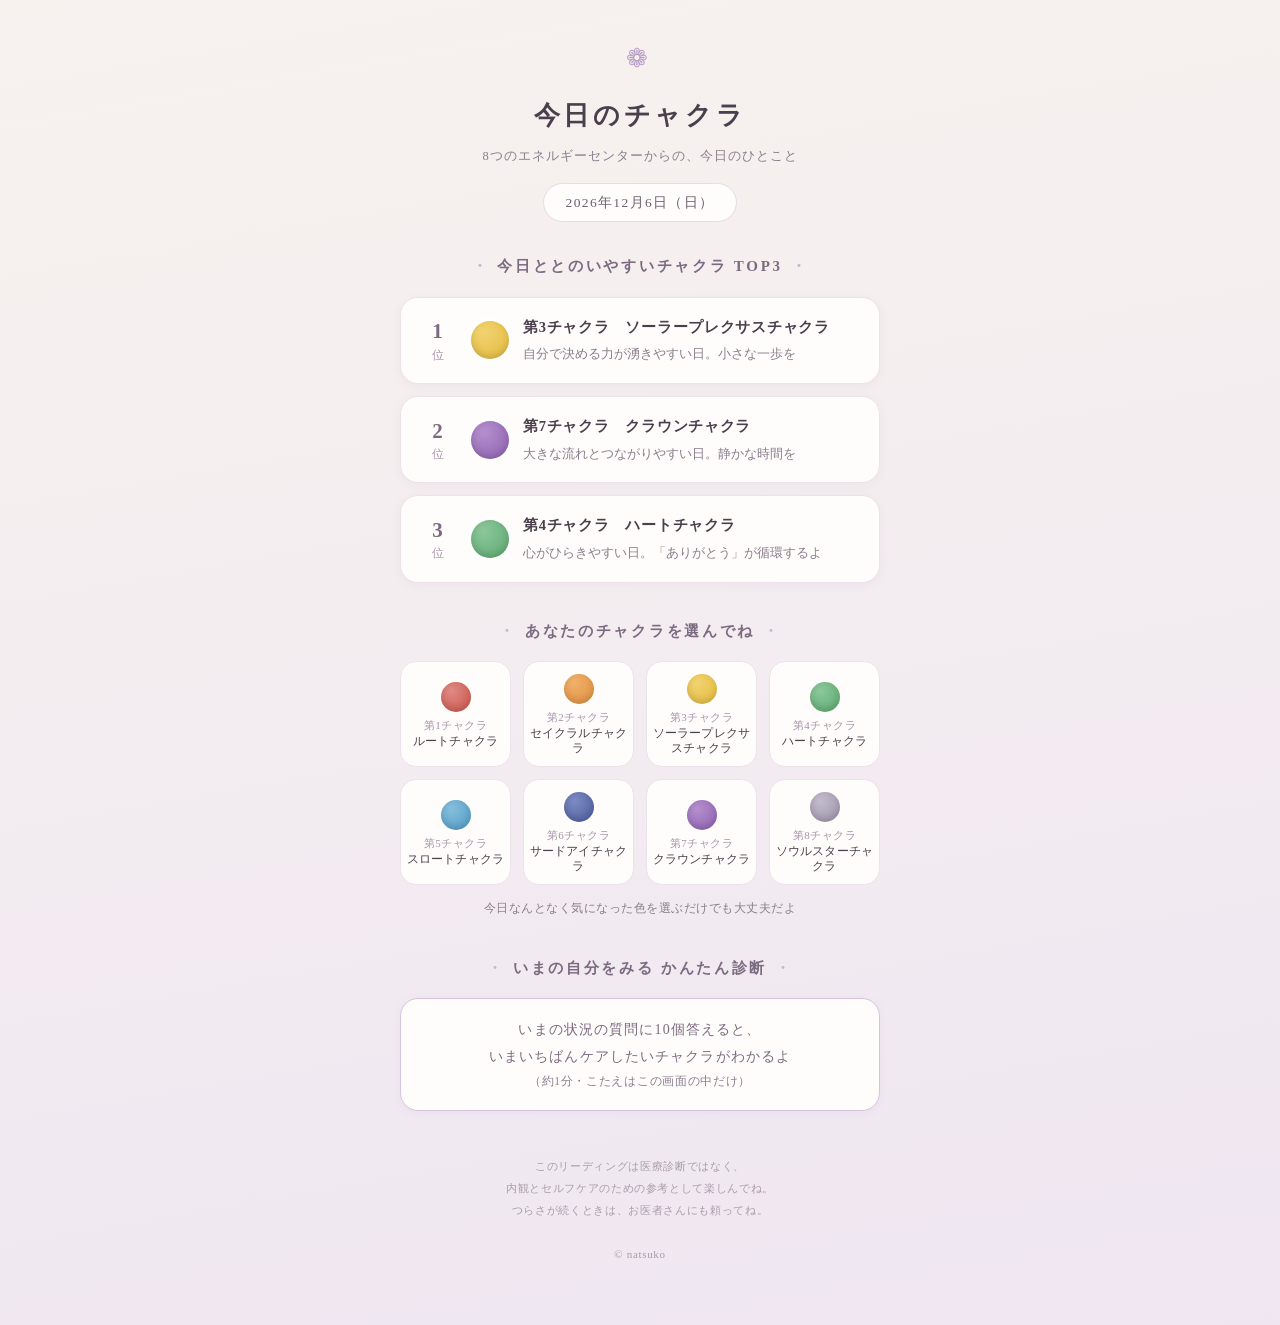
==== index.html @ 9a71637f "今日のチャクラ アプリ 初回公開 Co-Authored-By: Claude Fable 5 <noreply@anthropic.com>" ====
<!doctype html>
<html lang="ja">
<head>
<meta charset="utf-8">
<meta name="viewport" content="width=device-width, initial-scale=1">
<title>今日のチャクラ｜8つのエネルギーからの今日のひとこと</title>
<meta name="description" content="8つのチャクラから届く、今日のひとこと。やさしい全肯定のチャクラだより。">
<style>
  :root{
    --bg1:#f7f2ee; --bg2:#efe6f2;
    --ink:#4a3f4c; --ink-soft:#8a7d8d;
    --card:#fffdfb; --line:#e8dde4;
  }
  *{margin:0;padding:0;box-sizing:border-box;}
  body{
    font-family:"Hiragino Mincho ProN","Yu Mincho","BIZ UDMincho",serif;
    background:linear-gradient(170deg,var(--bg1) 0%,var(--bg2) 100%);
    color:var(--ink); min-height:100vh; line-height:1.9;
    -webkit-font-smoothing:antialiased;
  }
  .wrap{max-width:520px;margin:0 auto;padding:34px 20px 60px;}

  /* ---- header ---- */
  header{text-align:center;margin-bottom:30px;}
  .lotus{font-size:26px;letter-spacing:6px;color:#b79cc6;}
  h1{font-size:26px;font-weight:600;letter-spacing:.14em;margin:8px 0 4px;}
  .subtitle{font-size:12.5px;color:var(--ink-soft);letter-spacing:.08em;}
  .today{margin-top:14px;display:inline-block;background:var(--card);
    border:1px solid #e6dbe8;border-radius:999px;padding:6px 22px;
    font-size:13.5px;letter-spacing:.1em;color:#6d5f70;}

  /* ---- section ---- */
  section{margin-bottom:34px;}
  .sec-title{font-size:15px;letter-spacing:.18em;text-align:center;color:#7c6a80;margin-bottom:16px;}
  .sec-title::before,.sec-title::after{content:"・";color:#c9b6d3;margin:0 8px;}

  /* ---- ranking ---- */
  .rank-card{background:var(--card);border:1px solid #eee2ea;border-radius:18px;
    padding:16px 18px;margin-bottom:12px;display:flex;align-items:center;gap:14px;
    box-shadow:0 2px 10px rgba(120,90,130,.06);}
  .rank-no{font-size:12px;color:#a793ab;letter-spacing:.08em;min-width:38px;text-align:center;line-height:1.4;}
  .rank-no strong{display:block;font-size:21px;color:#7c6a80;}
  .rank-dot{width:38px;height:38px;border-radius:50%;flex-shrink:0;
    box-shadow:inset 0 -3px 6px rgba(0,0,0,.12), 0 0 0 4px rgba(255,255,255,.7);}
  .rank-body{flex:1;}
  .rank-name{font-size:14.5px;font-weight:600;letter-spacing:.05em;}
  .rank-text{font-size:12.5px;color:var(--ink-soft);margin-top:2px;}

  /* ---- chakra chips ---- */
  .chips{display:grid;grid-template-columns:repeat(4,1fr);gap:12px;}
  .chip{background:var(--card);border:1px solid #eee2ea;border-radius:16px;
    padding:12px 4px 10px;text-align:center;cursor:pointer;transition:.2s;
    font-family:inherit;}
  .chip:hover{transform:translateY(-2px);box-shadow:0 4px 14px rgba(120,90,130,.12);}
  .chip.active{border-color:#c9a9d6;box-shadow:0 4px 14px rgba(150,100,170,.18);}
  .chip .c-dot{width:30px;height:30px;border-radius:50%;margin:0 auto 6px;
    box-shadow:inset 0 -3px 6px rgba(0,0,0,.12);}
  .chip .c-num{font-size:11px;color:#a793ab;letter-spacing:.05em;}
  .chip .c-name{font-size:11.5px;color:var(--ink);margin-top:1px;letter-spacing:.02em;}
  .chip .c-my{font-size:10px;color:#c98bb0;display:none;}
  .chip.is-my .c-my{display:block;}
  .hint{font-size:12px;color:var(--ink-soft);text-align:center;margin-top:12px;letter-spacing:.04em;}

  /* ---- detail ---- */
  #detail{display:none;}
  .d-card{background:var(--card);border-radius:22px;overflow:hidden;
    border:1px solid #eee2ea;box-shadow:0 6px 24px rgba(120,90,130,.10);}
  .d-head{padding:26px 24px 20px;text-align:center;color:#fff;position:relative;}
  .d-head .d-alias{font-size:11.5px;opacity:.9;letter-spacing:.14em;}
  .d-head h2{font-size:22px;font-weight:600;letter-spacing:.1em;margin:4px 0 2px;}
  .d-head .d-sanskrit{font-size:12px;opacity:.85;letter-spacing:.1em;}
  .d-head .d-place{display:inline-block;margin-top:10px;font-size:11.5px;
    background:rgba(255,255,255,.22);border-radius:999px;padding:3px 14px;letter-spacing:.06em;}
  .d-body{padding:24px 22px 26px;}
  .d-keywords{text-align:center;font-size:12px;color:var(--ink-soft);letter-spacing:.1em;margin-bottom:18px;}
  .d-msg-label{font-size:12.5px;letter-spacing:.16em;color:#a084a8;text-align:center;margin-bottom:10px;}
  .d-msg{font-size:15.5px;line-height:2.15;background:#faf6f2;border-radius:14px;
    padding:18px 18px;letter-spacing:.02em;}
  .d-sub{margin-top:22px;}
  .d-sub h3{font-size:13px;letter-spacing:.14em;color:#7c6a80;margin-bottom:10px;text-align:center;}
  .sign-cols{display:grid;grid-template-columns:1fr 1fr;gap:10px;font-size:12px;}
  .sign-box{background:#faf6f2;border-radius:12px;padding:12px 12px;}
  .sign-box b{display:block;font-size:11.5px;color:#a084a8;margin-bottom:6px;letter-spacing:.08em;font-weight:600;}
  .sign-box ul{list-style:none;}
  .sign-box li{padding-left:1em;text-indent:-1em;color:#6d5f70;line-height:1.8;}
  .sign-box li::before{content:"・";color:#c9b6d3;}
  .care-grid{display:grid;grid-template-columns:1fr 1fr;gap:10px;}
  .care{background:#faf6f2;border-radius:12px;padding:12px 12px;font-size:12px;}
  .care b{display:block;font-size:11.5px;color:#a084a8;letter-spacing:.06em;margin-bottom:4px;font-weight:600;}
  .care span{color:#6d5f70;line-height:1.75;display:block;}
  .my-btn{display:block;width:100%;margin-top:22px;background:none;
    border:1px solid #d7c3de;color:#8b6f94;border-radius:999px;padding:11px;
    font-size:13px;letter-spacing:.12em;cursor:pointer;font-family:inherit;transition:.2s;}
  .my-btn:hover{background:#f4ecf6;}
  .my-btn.registered{border-color:#c98bb0;color:#c06a9c;}

  footer{margin-top:44px;text-align:center;font-size:11px;color:#a99cab;
    letter-spacing:.06em;line-height:2;}

  /* ---- diagnosis ---- */
  .diag-open-btn{display:block;width:100%;background:var(--card);
    border:1px solid #d7c3de;color:#7c6a80;border-radius:18px;padding:18px 16px;
    font-size:14px;letter-spacing:.08em;cursor:pointer;font-family:inherit;
    transition:.2s;line-height:1.9;box-shadow:0 2px 10px rgba(120,90,130,.06);}
  .diag-open-btn:hover{transform:translateY(-2px);box-shadow:0 4px 14px rgba(120,90,130,.14);}
  .diag-open-btn small{display:block;font-size:11.5px;color:var(--ink-soft);letter-spacing:.06em;}
  #diagBody{display:none;}
  .q-card{background:var(--card);border:1px solid #eee2ea;border-radius:16px;
    padding:14px 16px;margin-bottom:10px;}
  .q-text{font-size:13.5px;line-height:1.9;letter-spacing:.02em;}
  .q-text b{color:#a084a8;font-weight:600;font-size:11.5px;margin-right:8px;}
  .q-opts{display:grid;grid-template-columns:1fr 1fr 1fr;gap:8px;margin-top:10px;}
  .q-opts button{background:#faf6f2;border:1px solid #eee2ea;border-radius:999px;
    padding:8px 4px;font-size:11.5px;color:#6d5f70;cursor:pointer;
    font-family:inherit;letter-spacing:.02em;transition:.15s;}
  .q-opts button.sel{background:#efe2f2;border-color:#c9a9d6;color:#7c5a86;}
  .diag-btn{display:block;width:100%;margin-top:14px;
    background:linear-gradient(150deg,#c8a4d4,#a583b8);color:#fff;border:none;
    border-radius:999px;padding:14px;font-size:14px;letter-spacing:.16em;
    cursor:pointer;font-family:inherit;box-shadow:0 4px 14px rgba(150,100,170,.25);transition:.2s;}
  .diag-btn:hover{transform:translateY(-1px);}
  .diag-note{font-size:11.5px;color:var(--ink-soft);text-align:center;margin-top:10px;letter-spacing:.04em;}
  #diagResult{display:none;margin-top:18px;}
  .dr-card{background:var(--card);border:1px solid #eee2ea;border-radius:20px;
    overflow:hidden;box-shadow:0 6px 24px rgba(120,90,130,.10);}
  .dr-head{padding:20px 20px 16px;text-align:center;color:#fff;}
  .dr-head .dr-label{font-size:11.5px;opacity:.92;letter-spacing:.14em;}
  .dr-head h3{font-size:19px;font-weight:600;letter-spacing:.08em;margin-top:4px;}
  .dr-body{padding:18px 20px 22px;}
  .dr-msg{font-size:14px;line-height:2.1;background:#faf6f2;border-radius:12px;padding:14px 16px;}
  .dr-second{font-size:12px;color:var(--ink-soft);text-align:center;margin-top:12px;letter-spacing:.04em;}
  .dr-jump{display:block;width:100%;margin-top:14px;background:none;
    border:1px solid #d7c3de;color:#8b6f94;border-radius:999px;padding:11px;
    font-size:12.5px;letter-spacing:.1em;cursor:pointer;font-family:inherit;transition:.2s;}
  .dr-jump:hover{background:#f4ecf6;}
</style>
</head>
<body>
<div class="wrap">

  <header>
    <div class="lotus">❁</div>
    <h1>今日のチャクラ</h1>
    <p class="subtitle">8つのエネルギーセンターからの、今日のひとこと</p>
    <div class="today" id="todayLabel"></div>
  </header>

  <section>
    <h2 class="sec-title">今日ととのいやすいチャクラ TOP3</h2>
    <div id="ranking"></div>
  </section>

  <section>
    <h2 class="sec-title">あなたのチャクラを選んでね</h2>
    <div class="chips" id="chips"></div>
    <p class="hint">今日なんとなく気になった色を選ぶだけでも大丈夫だよ</p>
  </section>

  <section id="diagnosis">
    <h2 class="sec-title">いまの自分をみる かんたん診断</h2>
    <button class="diag-open-btn" id="diagOpenBtn" type="button">
      いまの状況の質問に10個答えると、<br>いまいちばんケアしたいチャクラがわかるよ
      <small>（約1分・こたえはこの画面の中だけ）</small>
    </button>
    <div id="diagBody">
      <div id="qList"></div>
      <button class="diag-btn" id="diagRunBtn" type="button">診断結果をみる</button>
      <p class="diag-note" id="diagNote">いまのあなたにいちばん近いものを、直感で選んでね</p>
      <div id="diagResult">
        <div class="dr-card">
          <div class="dr-head" id="drHead">
            <p class="dr-label">いまいちばんケアしてあげたいのは</p>
            <h3 id="drName"></h3>
          </div>
          <div class="dr-body">
            <p class="dr-msg" id="drMsg"></p>
            <p class="dr-second" id="drSecond"></p>
            <button class="dr-jump" id="drJump" type="button">このチャクラの「今日のひとこと」を見る</button>
          </div>
        </div>
      </div>
    </div>
  </section>

  <section id="detail">
    <div class="d-card">
      <div class="d-head" id="dHead">
        <p class="d-alias" id="dAlias"></p>
        <h2 id="dName"></h2>
        <p class="d-sanskrit" id="dSanskrit"></p>
        <span class="d-place" id="dPlace"></span>
      </div>
      <div class="d-body">
        <p class="d-keywords" id="dKeywords"></p>

        <p class="d-msg-label">─ 今日のひとこと ─</p>
        <p class="d-msg" id="dMsg"></p>

        <div class="d-sub">
          <h3>このチャクラのサイン</h3>
          <div class="sign-cols">
            <div class="sign-box">
              <b>満ちているとき</b>
              <ul id="dOpen"></ul>
            </div>
            <div class="sign-box">
              <b>ゆらいでいるとき</b>
              <ul id="dClose"></ul>
            </div>
          </div>
        </div>

        <div class="d-sub">
          <h3>今日のセルフケア</h3>
          <div class="care-grid" id="dCare"></div>
        </div>

        <button class="my-btn" id="myBtn" type="button"></button>
      </div>
    </div>
  </section>

  <footer>
    このリーディングは医療診断ではなく、<br>
    内観とセルフケアのための参考として楽しんでね。<br>
    つらさが続くときは、お医者さんにも頼ってね。<br><br>
    © natsuko
  </footer>
</div>

<script>
const CHAKRAS = [
  {
    no:1, name:"ルートチャクラ", alias:"第1チャクラ", sanskrit:"ムーラダーラ（根・支えるもの）",
    color:"#c9524a", light:"#e08a83",
    place:"尾てい骨のあたり", keywords:"安心 ・ 土台 ・ 生きる力",
    open:["地に足がついている","深いところからの安心感","生きる意欲が湧く"],
    close:["理由のない不安・あせり","からだが重い、疲れやすい","人の意見に流されやすい"],
    care:{
      food:"ゴボウやニンジンなどの根菜、トマトや赤いりんご。土の恵みをゆっくり味わって",
      stone:"ルビー、ヘマタイト、タイガーアイなど赤や茶色の石",
      aroma:"シダーウッド、パチュリ、ベチバー。深く重い香りが土台を支えてくれる",
      sound:"ソルフェジオ周波数 396Hz"
    },
    rankText:"安心の土台が育ちやすい日。あたたかい食事と休息を",
    msgs:[
      "今日は、あたたかいごはんをゆっくり食べることが、いちばんの魔法。ちゃんと食べて、ちゃんと眠る。それだけで土台は育っていくよ。",
      "不安が顔を出す日は、足の裏を感じてみて。地面はいつでも、あなたを支えてくれているよ。",
      "がんばって強くならなくて大丈夫。「ここにいていい」って感じられる場所に、少しだけ長くいてあげてね。",
      "今日のあなたに必要なのは、特別なことじゃなくて「いつもの安心」。お気に入りの場所で、ほっとひと息つこう。",
      "焦らなくていいよ。根っこが育つのは、いつも見えないところから。今日のあなたも、ちゃんと育ってる。"
    ]
  },
  {
    no:2, name:"セイクラルチャクラ", alias:"第2チャクラ", sanskrit:"スヴァディスターナ（甘さ）",
    color:"#e08e3c", light:"#f0b06a",
    place:"おへその下のあたり", keywords:"よろこび ・ 感情 ・ 創造",
    open:["人生を楽しいと感じられる","感情を素直に表現できる","小さなことにも喜びを見つけられる"],
    close:["楽しむことに罪悪感がある","感情にふたをしてしまう","なにかに頼りすぎてしまう"],
    care:{
      food:"オレンジやマンゴーなどのフルーツ。みずみずしさが心をゆるめてくれる",
      stone:"カーネリアン、シトリン、ムーンストーンなどオレンジ系の石",
      aroma:"ジャスミン、イランイラン。よろこびの感覚を思い出させてくれる香り",
      sound:"ソルフェジオ周波数 417Hz"
    },
    rankText:"よろこびのアンテナが敏感な日。「好き」を大切に",
    msgs:[
      "「楽しい」を選ぶことに、理由はいらないよ。今日は自分がよろこぶことを、ひとつだけ許してあげて。",
      "泣きたいときは泣いていいし、笑いたいときは笑っていい。感情に良いも悪いもないからね。",
      "今日は五感がよろこぶものを。おいしいもの、いい香り、好きな音楽。小さな「心地いい」が明日のエネルギーになるよ。",
      "がまんが続いていたら、それに気づけただけで花マル。今日は少しだけ、自分を甘やかしてみてね。",
      "あなたの「好き」は、あなただけのもの。誰かと比べなくていいんだよ。"
    ]
  },
  {
    no:3, name:"ソーラープレクサスチャクラ", alias:"第3チャクラ", sanskrit:"マニプーラ（光る宝石）",
    color:"#e3b93a", light:"#f2d372",
    place:"みぞおちのあたり", keywords:"自信 ・ 意志 ・ 勇気",
    open:["自分で決められる","自分に価値があると感じられる","前向きに一歩を踏み出せる"],
    close:["人任せにしてしまう","批判が必要以上に気になる","胃のあたりが重く感じる"],
    care:{
      food:"レモンやグレープフルーツ、バナナなど黄色い食材。消化にもやさしく",
      stone:"イエローオパール、サンストーン。太陽の力を貸してくれる石",
      aroma:"ジュニパー、グレープフルーツ。気持ちをすっきり軽くしてくれる香り",
      sound:"ソルフェジオ周波数 528Hz"
    },
    rankText:"自分で決める力が湧きやすい日。小さな一歩を",
    msgs:[
      "小さな「決める」を大切にする日。今日のお昼ごはん、着る服。自分で選べたら、それがもう自信の種だよ。",
      "誰かの正解より、あなたの本音。今日は「わたしはこう思う」を、心の中でつぶやくだけでもいいからね。",
      "うまくいかない日があっても、あなたの価値は1ミリも減らないよ。おなかを温めて、ゆっくりしてね。",
      "今日はほんの少し、勇気の日。ずっと気になっていたことに、一歩だけ近づいてみるのもいいかも。",
      "人に譲ってばかりだったな、と思ったら、今日はあなたの番。自分の気持ちを先に聞いてあげてね。"
    ]
  },
  {
    no:4, name:"ハートチャクラ", alias:"第4チャクラ", sanskrit:"アナハータ（衝突のない）",
    color:"#5aa86e", light:"#8cc79a",
    place:"胸の中央", keywords:"愛 ・ つながり ・ ゆるし",
    open:["ありのままの自分を受け入れられる","人のいいところが見える","与えることも受け取ることも心地いい"],
    close:["愛されているか不安になる","人と親密になるのがこわい","呼吸が浅くなっている"],
    care:{
      food:"ブロッコリーやほうれん草など緑の野菜。心とからだを整えてくれる",
      stone:"ローズクォーツ、エメラルド、ヒスイ。愛と癒しの石",
      aroma:"ローズ、ベルガモット。心をまるごとあたたかく包んでくれる香り",
      sound:"ソルフェジオ周波数 639Hz"
    },
    rankText:"心がひらきやすい日。「ありがとう」が循環するよ",
    msgs:[
      "深呼吸をひとつ。愛は空気みたいに、いつでもあなたのまわりにあるよ。",
      "今日は「ありがとう」をひとつ、声に出してみて。言った自分の胸が、いちばんあたたかくなるから。",
      "受け取ることも、愛のかたち。今日は素直に「うれしい」って受け取ってみてね。",
      "誰かに優しくできなかった日も、大丈夫。まずは自分に優しく。順番はそれでいいんだよ。",
      "人との距離に疲れたら、少し離れてもいい。離れることも、大切にすることのひとつだよ。"
    ]
  },
  {
    no:5, name:"スロートチャクラ", alias:"第5チャクラ", sanskrit:"ヴィシュダ（浄化）",
    color:"#4f9bc4", light:"#85bedd",
    place:"喉のあたり", keywords:"表現 ・ ことば ・ 正直",
    open:["本音を心地よく伝えられる","会話や創作が楽しい","声にハリがある"],
    close:["言いたいことを飲み込んでしまう","喉がつまる感じがする","本当の自分を出せていない気がする"],
    care:{
      food:"海藻や青魚、あたたかいハーブティー。ことばの通り道をうるおして",
      stone:"アクアマリン、ソーダライト、ターコイズなど青い石",
      aroma:"カモミール、ペパーミント。のどと心をすっと軽くしてくれる香り",
      sound:"ソルフェジオ周波数 741Hz"
    },
    rankText:"ことばが届きやすい日。本音をひとつ言葉に",
    msgs:[
      "言えなかった言葉があるなら、まずはノートに書いてみて。声にする前の練習も、立派な自己表現だよ。",
      "今日は「ほんとうはこうしたい」を、ひとつだけ言葉にしてみる日。小さな声でも、ちゃんと届くよ。",
      "のどが乾いたら、あたたかいハーブティーを。ことばの通り道を、やさしく潤してあげてね。",
      "うまく話せなくても大丈夫。あなたのペースで紡いだ言葉が、いちばんあなたらしいから。",
      "今日は好きな歌を口ずさんでみて。声を出すことそのものが、心の浄化になるよ。"
    ]
  },
  {
    no:6, name:"サードアイチャクラ", alias:"第6チャクラ", sanskrit:"アージュニャー（第三の目）",
    color:"#4a5a9e", light:"#7d8ac2",
    place:"眉間のあたり", keywords:"直感 ・ ビジョン ・ 知恵",
    open:["直感がすっと降りてくる","ものごとを落ち着いて見られる","美しいものに心が動く"],
    close:["考えすぎて頭が疲れている","集中しづらい","先のことばかり心配になる"],
    care:{
      food:"ブルーベリーやプルーンなど濃い青の食べもの。新鮮なお水も忘れずに",
      stone:"ラピスラズリ、アメジスト、カイヤナイトなど藍色の石",
      aroma:"ローズマリー、ジュニパー。頭をクリアにしてくれる香り",
      sound:"ソルフェジオ周波数 852Hz"
    },
    rankText:"直感が冴えやすい日。「なんとなく」を信じて",
    msgs:[
      "「なんとなくこっち」の感覚、今日は信じてみて。あなたの直感は、あなたの味方だよ。",
      "考えすぎて疲れたら、目を閉じて3回深呼吸。答えは静けさの中で待っていてくれるよ。",
      "今日は美しいものを見る日。空でも花でも絵でもいい。美しさは魂のごはんだからね。",
      "頭の中がぐるぐるする日は、紙に全部書き出してみて。見えてくるものがきっとあるよ。",
      "未来のことは、今わからなくて大丈夫。今日見えているものを、ただ丁寧に見つめてみてね。"
    ]
  },
  {
    no:7, name:"クラウンチャクラ", alias:"第7チャクラ", sanskrit:"サハスラーラ（千倍）",
    color:"#8d5fb0", light:"#b48fce",
    place:"頭のてっぺん", keywords:"霊性 ・ ゆだねる ・ 大いなる流れ",
    open:["大きな流れに守られている感覚がある","自分の人生の意味を感じられる","心が静かで満ちている"],
    close:["達成感や充実感が得られない","直感がにぶっている気がする","ひとりで抱え込んでいる"],
    care:{
      food:"白湯やデトックスティーで、からだの中を軽やかに。食べすぎない日もいいね",
      stone:"アメジスト、水晶。心とからだの調和をもたらす石",
      aroma:"フランキンセンス、ラベンダー。祈りの時間に寄り添う神聖な香り",
      sound:"ソルフェジオ周波数 963Hz"
    },
    rankText:"大きな流れとつながりやすい日。静かな時間を",
    msgs:[
      "がんばってもどうにもならないことは、いったん宇宙にお任せ。ゆだねることは、あきらめじゃないよ。",
      "今日は少しだけ静かな時間を。目を閉じるだけの1分が、あなたを深いところから整えてくれるよ。",
      "あなたがここにいること、それ自体に意味があるよ。何かを成し遂げなくても、存在そのものが尊いの。",
      "答えを急がなくていい日。空を見上げて、大きな流れの中にいる自分を感じてみてね。",
      "今日の出来事は、ぜんぶ必要なタイミングでやってくる。安心して、目の前のことをひとつずつね。"
    ]
  },
  {
    no:8, name:"ソウルスターチャクラ", alias:"第8チャクラ", sanskrit:"チャンドラ（月のチャクラ）",
    color:"#9a90a8", light:"#c3bccd",
    place:"頭上30cmほどの空間", keywords:"魂 ・ 宇宙とのつながり ・ 手放し",
    open:["すっと手放せる","深い充実感・至福感がある","不思議と導かれている感じがする"],
    close:["手放したいのに握りしめてしまう","新しい気づきが入ってこない","理屈で考えすぎてしまう"],
    care:{
      food:"自然の恵みをそのままに。無農薬の野菜や、新鮮な空気を胸いっぱいに",
      stone:"クリアクォーツ、ラブラドライト、グレームーンストーン",
      aroma:"ローズウッド、シダーウッド、ネロリ。8つのチャクラを統合してくれる香り",
      sound:"ソルフェジオ周波数 174Hz"
    },
    rankText:"手放しがスムーズな日。深呼吸で新しい風を",
    msgs:[
      "手放したいものがあるなら、「ありがとう」と一緒にそっと置いていこう。空いた場所に、新しい光が入ってくるよ。",
      "今日は窓を開けて、新しい空気を胸いっぱいに。あなたの魂も、深呼吸したがっているよ。",
      "あなたの中には、あなたよりずっと大きな知恵が流れてる。だから大丈夫、ちゃんと導かれてるよ。",
      "意味がわからない出来事も、あとから「あのためだったんだ」に変わることがある。今日は流れを信頼してみてね。",
      "何もしない時間も、魂にとっては大切なお仕事。ぼーっとする自分に、OKを出してあげてね。"
    ]
  }
];

/* ---- 日付シード（毎日同じ結果、日が変わると変わる） ---- */
const now = new Date();
const seedNum = now.getFullYear()*10000 + (now.getMonth()+1)*100 + now.getDate();
function mulberry32(a){
  return function(){
    a |= 0; a = a + 0x6D2B79F5 | 0;
    let t = Math.imul(a ^ a >>> 15, 1 | a);
    t = t + Math.imul(t ^ t >>> 7, 61 | t) ^ t;
    return ((t ^ t >>> 14) >>> 0) / 4294967296;
  };
}
const rand = mulberry32(seedNum);
const dayOfYear = Math.floor((now - new Date(now.getFullYear(),0,0)) / 86400000);

/* ---- 今日の日付表示 ---- */
const WEEK = ["日","月","火","水","木","金","土"];
document.getElementById("todayLabel").textContent =
  `${now.getFullYear()}年${now.getMonth()+1}月${now.getDate()}日（${WEEK[now.getDay()]}）`;

/* ---- ランキング TOP3 ---- */
const order = CHAKRAS.map((_,i)=>i);
for(let i=order.length-1;i>0;i--){
  const j = Math.floor(rand()*(i+1));
  [order[i],order[j]] = [order[j],order[i]];
}
const rankEl = document.getElementById("ranking");
order.slice(0,3).forEach((idx,pos)=>{
  const c = CHAKRAS[idx];
  const div = document.createElement("div");
  div.className = "rank-card";
  div.innerHTML = `
    <div class="rank-no"><strong>${pos+1}</strong>位</div>
    <div class="rank-dot" style="background:radial-gradient(circle at 35% 30%, ${c.light}, ${c.color})"></div>
    <div class="rank-body">
      <p class="rank-name">${c.alias}　${c.name}</p>
      <p class="rank-text">${c.rankText}</p>
    </div>`;
  div.style.cursor = "pointer";
  div.addEventListener("click", ()=>selectChakra(idx, true));
  rankEl.appendChild(div);
});

/* ---- チップ一覧 ---- */
const MY_KEY = "natsuko_my_chakra";
const chipsEl = document.getElementById("chips");
CHAKRAS.forEach((c,idx)=>{
  const b = document.createElement("button");
  b.type = "button";
  b.className = "chip";
  b.id = `chip-${idx}`;
  b.innerHTML = `
    <div class="c-dot" style="background:radial-gradient(circle at 35% 30%, ${c.light}, ${c.color})"></div>
    <div class="c-num">${c.alias}</div>
    <div class="c-name">${c.name}</div>
    <div class="c-my">♡ マイチャクラ</div>`;
  b.addEventListener("click", ()=>selectChakra(idx, true));
  chipsEl.appendChild(b);
});

/* ---- 詳細表示 ---- */
let currentIdx = null;
function selectChakra(idx, scroll){
  currentIdx = idx;
  const c = CHAKRAS[idx];
  document.querySelectorAll(".chip").forEach(el=>el.classList.remove("active"));
  document.getElementById(`chip-${idx}`).classList.add("active");

  document.getElementById("dHead").style.background =
    `linear-gradient(150deg, ${c.light} 0%, ${c.color} 100%)`;
  document.getElementById("dAlias").textContent = c.alias;
  document.getElementById("dName").textContent = c.name;
  document.getElementById("dSanskrit").textContent = c.sanskrit;
  document.getElementById("dPlace").textContent = `場所：${c.place}`;
  document.getElementById("dKeywords").textContent = c.keywords;

  const msg = c.msgs[(dayOfYear + idx*3) % c.msgs.length];
  document.getElementById("dMsg").textContent = msg;

  document.getElementById("dOpen").innerHTML  = c.open.map(t=>`<li>${t}</li>`).join("");
  document.getElementById("dClose").innerHTML = c.close.map(t=>`<li>${t}</li>`).join("");

  document.getElementById("dCare").innerHTML = `
    <div class="care"><b>たべもの</b><span>${c.care.food}</span></div>
    <div class="care"><b>パワーストーン</b><span>${c.care.stone}</span></div>
    <div class="care"><b>アロマ</b><span>${c.care.aroma}</span></div>
    <div class="care"><b>おと</b><span>${c.care.sound}</span></div>`;

  updateMyBtn();
  const d = document.getElementById("detail");
  d.style.display = "block";
  if(scroll) d.scrollIntoView({behavior:"smooth", block:"start"});
}

/* ---- マイチャクラ ---- */
function updateMyBtn(){
  const my = localStorage.getItem(MY_KEY);
  const btn = document.getElementById("myBtn");
  document.querySelectorAll(".chip").forEach((el,i)=>
    el.classList.toggle("is-my", String(i) === my));
  if(String(currentIdx) === my){
    btn.textContent = "♡ マイチャクラに登録済み（タップで解除）";
    btn.classList.add("registered");
  }else{
    btn.textContent = "このチャクラをマイチャクラにする";
    btn.classList.remove("registered");
  }
}
document.getElementById("myBtn").addEventListener("click", ()=>{
  const my = localStorage.getItem(MY_KEY);
  if(String(currentIdx) === my){
    localStorage.removeItem(MY_KEY);
  }else{
    localStorage.setItem(MY_KEY, String(currentIdx));
  }
  updateMyBtn();
});

/* ---- かんたん診断（10問） ---- */
const CARE_MSGS = [
  "安心の土台が、少しおつかれ気味かも。今日はあたたかいものを食べて、早めにおやすみ。それだけで根っこはちゃんと回復していくよ。",
  "よろこびのセンサーが、少しおやすみしているみたい。小さな「好き」「心地いい」をひとつだけ、自分に許してあげてね。",
  "自分軸が少しゆらいでいるみたい。今日のごはんや着る服など、小さなことを自分で決めるところから、ゆっくり取り戻していこうね。",
  "心が少しきゅっとなっているのかも。まずは深呼吸をひとつ。誰かにやさしくする前に、自分にやさしくするところから始めよう。",
  "ことばの通り道に、少しがまんがたまっているみたい。ノートに本音を書き出すだけでも、すーっと軽くなるよ。",
  "頭ががんばりすぎているみたい。目を閉じて深呼吸して、「なんとなく」の感覚に戻る時間を、少しだけつくってあげてね。",
  "大きな流れとのつながりを、見失いかけているのかも。静かな時間を少しだけ。ゆだねる練習を、今日からゆっくりね。",
  "手放しのタイミングが来ているみたい。「ありがとう」と一緒に、そっと置いていこう。空いた場所に、新しい光が入ってくるよ。"
];
const QUESTIONS = [
  { text:"なんとなく不安で、心がそわそわ落ち着かない", w:{0:1} },
  { text:"最近「楽しい」「うれしい」を感じることが減っている", w:{1:1} },
  { text:"気づいたら、人に合わせていることが多い", w:{2:1} },
  { text:"人とのつながりを感じられず、さみしさがある", w:{3:1} },
  { text:"言いたいことを飲み込んでしまうことが多い", w:{4:1} },
  { text:"頭の中で、考えごとがぐるぐる止まらない", w:{5:1} },
  { text:"なんのためにがんばっているのか、わからなくなるときがある", w:{6:1} },
  { text:"過去のことや終わったことを、つい握りしめてしまう", w:{7:1} },
  { text:"からだが重くて、疲れがぬけにくい", w:{0:0.5, 2:0.5} },
  { text:"呼吸が浅い気がする・胸やのどがつまる感じがある", w:{3:0.5, 4:0.5} }
];
const OPT_LABELS = ["あてはまる","すこし","あてはまらない"];
const OPT_VALUES = [2,1,0];
const answers = new Array(QUESTIONS.length).fill(null);

document.getElementById("diagOpenBtn").addEventListener("click", ()=>{
  document.getElementById("diagOpenBtn").style.display = "none";
  document.getElementById("diagBody").style.display = "block";
});

const qListEl = document.getElementById("qList");
QUESTIONS.forEach((q,qi)=>{
  const card = document.createElement("div");
  card.className = "q-card";
  const opts = OPT_LABELS.map((label,oi)=>
    `<button type="button" data-q="${qi}" data-o="${oi}">${label}</button>`).join("");
  card.innerHTML = `<p class="q-text"><b>Q${qi+1}</b>${q.text}</p><div class="q-opts">${opts}</div>`;
  qListEl.appendChild(card);
});
qListEl.addEventListener("click", e=>{
  const btn = e.target.closest("button[data-q]");
  if(!btn) return;
  const qi = +btn.dataset.q;
  answers[qi] = OPT_VALUES[+btn.dataset.o];
  btn.parentElement.querySelectorAll("button").forEach(b=>b.classList.remove("sel"));
  btn.classList.add("sel");
});

document.getElementById("diagRunBtn").addEventListener("click", ()=>{
  const note = document.getElementById("diagNote");
  const unanswered = answers.filter(a=>a===null).length;
  if(unanswered > 0){
    note.textContent = `あと${unanswered}問だけ、こたえを選んでみてね（どれを選んでも大丈夫だよ）`;
    return;
  }
  note.textContent = "いまのあなたにいちばん近いものを、直感で選んでね";

  const score = new Array(CHAKRAS.length).fill(0);
  const max   = new Array(CHAKRAS.length).fill(0);
  QUESTIONS.forEach((q,qi)=>{
    for(const [idx,w] of Object.entries(q.w)){
      score[idx] += answers[qi] * w;
      max[idx]   += 2 * w;
    }
  });
  const ratios = score.map((s,i)=> s / max[i]);
  const order = ratios.map((r,i)=>i).sort((a,b)=> ratios[b]-ratios[a]);
  const resEl = document.getElementById("diagResult");
  resEl.style.display = "block";

  const top = order[0], second = order[1];
  const drHead = document.getElementById("drHead");
  const drName = document.getElementById("drName");
  const drMsg  = document.getElementById("drMsg");
  const drSecondEl = document.getElementById("drSecond");
  const drJump = document.getElementById("drJump");

  if(ratios[top] === 0){
    drHead.style.background = "linear-gradient(150deg,#c8a4d4,#a583b8)";
    document.querySelector(".dr-label").textContent = "診断結果";
    drName.textContent = "どのチャクラも おだやか";
    drMsg.textContent = "いまのあなたは、8つのチャクラがどれも大きくゆらいでいないみたい。その調子で、今日も自分にやさしくね。";
    drSecondEl.textContent = "";
    drJump.style.display = "none";
  }else{
    const c = CHAKRAS[top];
    drHead.style.background = `linear-gradient(150deg, ${c.light} 0%, ${c.color} 100%)`;
    document.querySelector(".dr-label").textContent = "いまいちばんケアしてあげたいのは";
    drName.textContent = `${c.alias}　${c.name}`;
    drMsg.textContent = CARE_MSGS[top];
    drSecondEl.textContent = ratios[second] > 0
      ? `つぎにいたわってあげたいのは ${CHAKRAS[second].alias}（${CHAKRAS[second].name}）だよ`
      : "";
    drJump.style.display = "block";
    drJump.onclick = ()=>selectChakra(top, true);
  }
  resEl.scrollIntoView({behavior:"smooth", block:"nearest"});
});

/* ---- 初期表示：マイチャクラがあれば自動で開く ---- */
const saved = localStorage.getItem(MY_KEY);
if(saved !== null && CHAKRAS[+saved]){
  selectChakra(+saved, false);
}
</script>
</body>
</html>
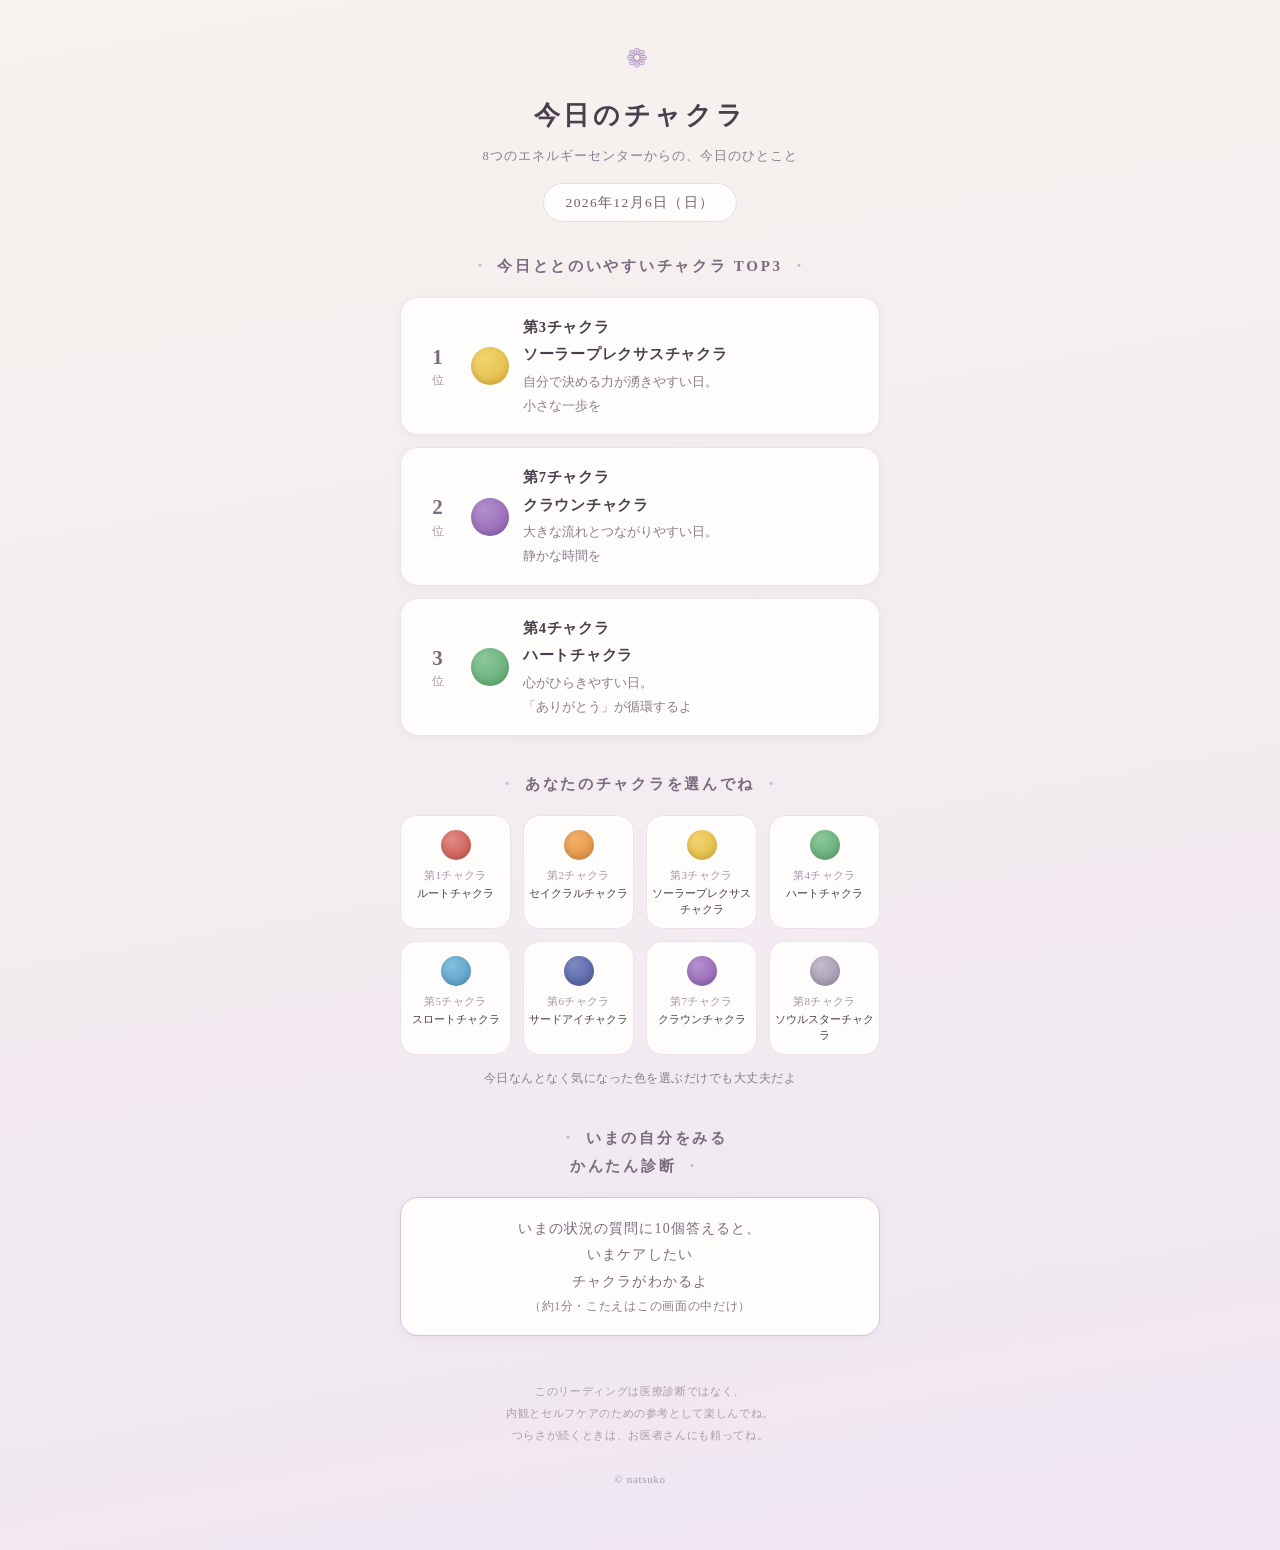
==== commit bb6b2fdf: "文字の折り返しを読みやすく調整（ランキング・チップ・診断の見出しとボタン） Co-Authored-By: Claude Fable 5 <noreply@anthropic.com>" ====
--- a/index.html
+++ b/index.html
@@ -47,16 +47,16 @@
   .rank-text{font-size:12.5px;color:var(--ink-soft);margin-top:2px;}
 
   /* ---- chakra chips ---- */
-  .chips{display:grid;grid-template-columns:repeat(4,1fr);gap:12px;}
+  .chips{display:grid;grid-template-columns:repeat(4,1fr);gap:12px;align-items:stretch;}
   .chip{background:var(--card);border:1px solid #eee2ea;border-radius:16px;
     padding:12px 4px 10px;text-align:center;cursor:pointer;transition:.2s;
-    font-family:inherit;}
+    font-family:inherit;display:flex;flex-direction:column;align-items:center;}
   .chip:hover{transform:translateY(-2px);box-shadow:0 4px 14px rgba(120,90,130,.12);}
   .chip.active{border-color:#c9a9d6;box-shadow:0 4px 14px rgba(150,100,170,.18);}
-  .chip .c-dot{width:30px;height:30px;border-radius:50%;margin:0 auto 6px;
+  .chip .c-dot{width:30px;height:30px;border-radius:50%;margin:2px auto 8px;flex-shrink:0;
     box-shadow:inset 0 -3px 6px rgba(0,0,0,.12);}
-  .chip .c-num{font-size:11px;color:#a793ab;letter-spacing:.05em;}
-  .chip .c-name{font-size:11.5px;color:var(--ink);margin-top:1px;letter-spacing:.02em;}
+  .chip .c-num{font-size:11px;color:#a793ab;letter-spacing:.03em;white-space:nowrap;}
+  .chip .c-name{font-size:11px;color:var(--ink);margin-top:2px;letter-spacing:0;line-height:1.5;}
   .chip .c-my{font-size:10px;color:#c98bb0;display:none;}
   .chip.is-my .c-my{display:block;}
   .hint{font-size:12px;color:var(--ink-soft);text-align:center;margin-top:12px;letter-spacing:.04em;}
@@ -157,9 +157,9 @@
   </section>
 
   <section id="diagnosis">
-    <h2 class="sec-title">いまの自分をみる かんたん診断</h2>
+    <h2 class="sec-title">いまの自分をみる<br>かんたん診断</h2>
     <button class="diag-open-btn" id="diagOpenBtn" type="button">
-      いまの状況の質問に10個答えると、<br>いまいちばんケアしたいチャクラがわかるよ
+      いまの状況の質問に10個答えると、<br>いまケアしたい<br>チャクラがわかるよ
       <small>（約1分・こたえはこの画面の中だけ）</small>
     </button>
     <div id="diagBody">
@@ -434,8 +434,8 @@
     <div class="rank-no"><strong>${pos+1}</strong>位</div>
     <div class="rank-dot" style="background:radial-gradient(circle at 35% 30%, ${c.light}, ${c.color})"></div>
     <div class="rank-body">
-      <p class="rank-name">${c.alias}　${c.name}</p>
-      <p class="rank-text">${c.rankText}</p>
+      <p class="rank-name">${c.alias}<br>${c.name}</p>
+      <p class="rank-text">${c.rankText.replace("。", "。<br>")}</p>
     </div>`;
   div.style.cursor = "pointer";
   div.addEventListener("click", ()=>selectChakra(idx, true));
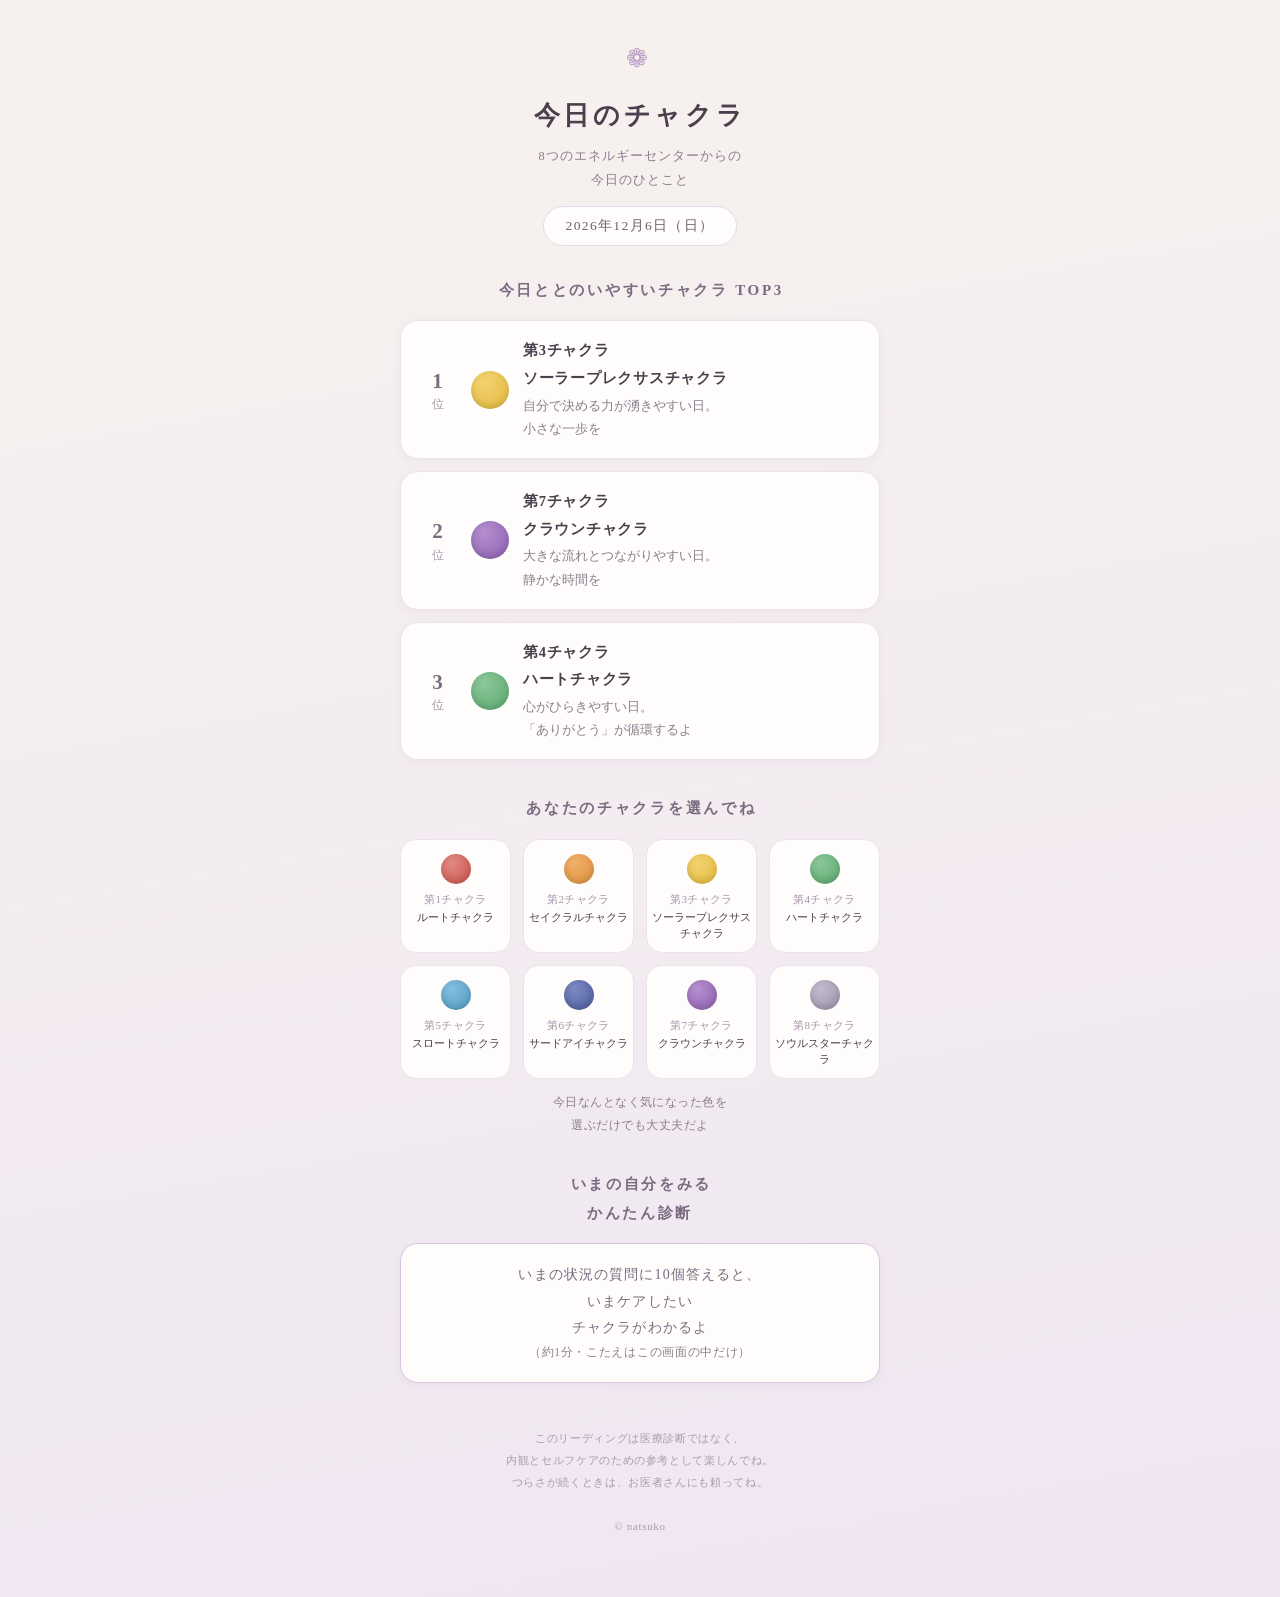
==== commit 7291f597: "副題・ヒントを改行、見出しの・を削除して中央揃えに調整 Co-Authored-By: Claude Fable 5 <noreply@anthropic.com>" ====
--- a/index.html
+++ b/index.html
@@ -32,7 +32,7 @@
   /* ---- section ---- */
   section{margin-bottom:34px;}
   .sec-title{font-size:15px;letter-spacing:.18em;text-align:center;color:#7c6a80;margin-bottom:16px;}
-  .sec-title::before,.sec-title::after{content:"・";color:#c9b6d3;margin:0 8px;}
+  .sec-title{text-indent:.18em;}
 
   /* ---- ranking ---- */
   .rank-card{background:var(--card);border:1px solid #eee2ea;border-radius:18px;
@@ -141,7 +141,7 @@
   <header>
     <div class="lotus">❁</div>
     <h1>今日のチャクラ</h1>
-    <p class="subtitle">8つのエネルギーセンターからの、今日のひとこと</p>
+    <p class="subtitle">8つのエネルギーセンターからの<br>今日のひとこと</p>
     <div class="today" id="todayLabel"></div>
   </header>
 
@@ -153,7 +153,7 @@
   <section>
     <h2 class="sec-title">あなたのチャクラを選んでね</h2>
     <div class="chips" id="chips"></div>
-    <p class="hint">今日なんとなく気になった色を選ぶだけでも大丈夫だよ</p>
+    <p class="hint">今日なんとなく気になった色を<br>選ぶだけでも大丈夫だよ</p>
   </section>
 
   <section id="diagnosis">
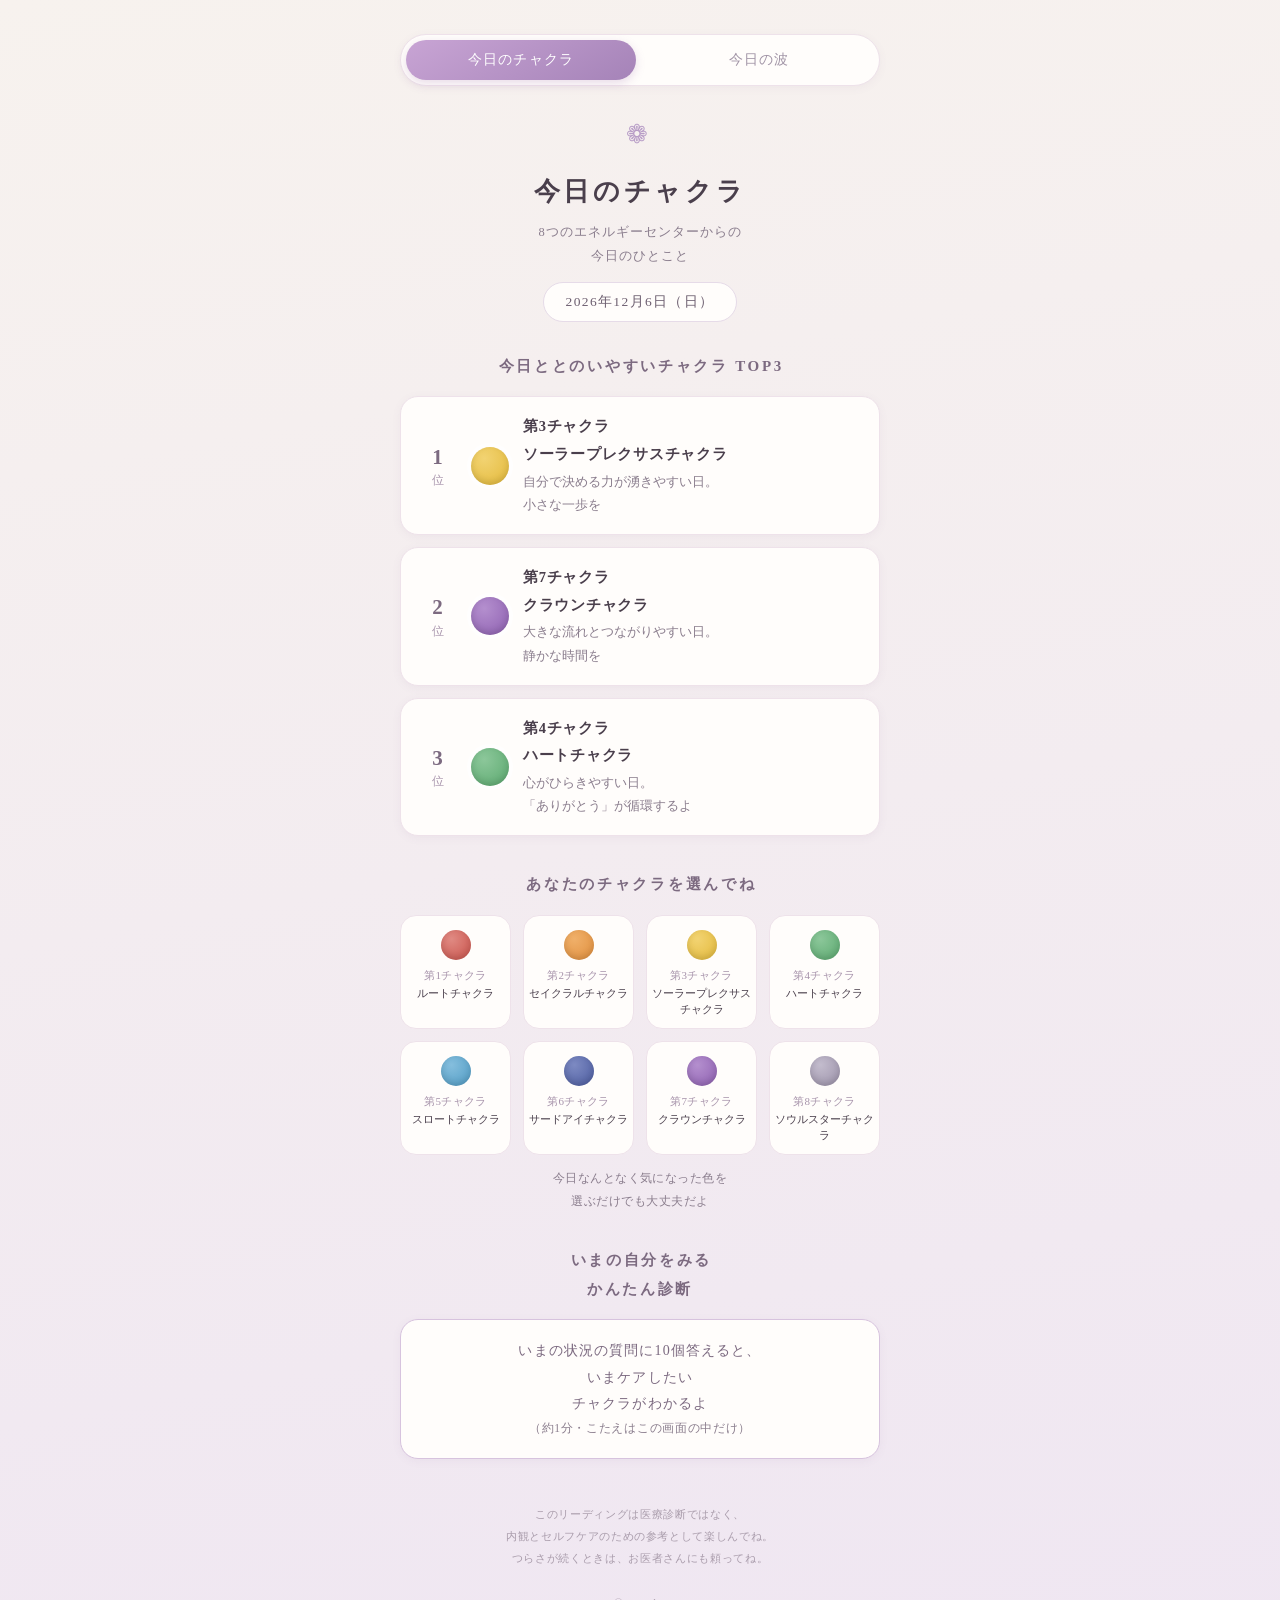
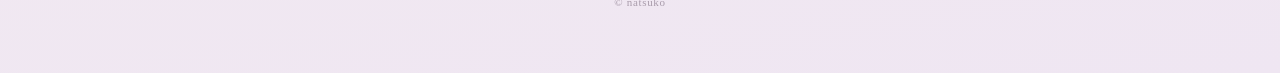
==== commit 3fbf1548: "「今日の波」タブを追加（チャクラはそのまま／数秘×月×星×チャクラのハイブリッド） Co-Authored-By: Claude Fable 5 <noreply@anthropic.com>" ====
--- a/index.html
+++ b/index.html
@@ -3,7 +3,7 @@
 <head>
 <meta charset="utf-8">
 <meta name="viewport" content="width=device-width, initial-scale=1">
-<title>今日のチャクラ｜8つのエネルギーからの今日のひとこと</title>
+<title>今日のチャクラ／今日の波｜なつこ式リーディング</title>
 <meta name="description" content="8つのチャクラから届く、今日のひとこと。やさしい全肯定のチャクラだより。">
 <style>
   :root{
@@ -133,10 +133,88 @@
     border:1px solid #d7c3de;color:#8b6f94;border-radius:999px;padding:11px;
     font-size:12.5px;letter-spacing:.1em;cursor:pointer;font-family:inherit;transition:.2s;}
   .dr-jump:hover{background:#f4ecf6;}
+  #drCareWrap{margin-top:18px;}
+  .dr-care-title{font-size:12px;letter-spacing:.12em;color:#a084a8;text-align:center;margin-bottom:10px;}
+  .dr-bridge{margin-top:20px;padding:16px 16px 14px;border-radius:14px;
+    background:linear-gradient(160deg,#f7eef5,#f1ecf7);border:1px solid #ecdff0;
+    font-size:12.5px;line-height:2;color:#7c6a80;text-align:center;letter-spacing:.02em;}
+  .dr-bridge .dr-bridge-heart{font-size:15px;color:#c98bb0;display:block;margin-bottom:4px;}
+
+  /* ---- タブ切り替え ---- */
+  .tab-nav{display:flex;gap:8px;margin-bottom:24px;background:var(--card);
+    border:1px solid #eee2ea;border-radius:999px;padding:5px;
+    box-shadow:0 2px 10px rgba(120,90,130,.06);}
+  .tab-btn{flex:1;border:none;background:none;font-family:inherit;
+    font-size:13.5px;letter-spacing:.08em;color:#a093a5;padding:11px 4px;
+    border-radius:999px;cursor:pointer;transition:.2s;}
+  .tab-btn.active{background:linear-gradient(150deg,#c8a4d4,#a583b8);color:#fff;
+    box-shadow:0 3px 10px rgba(150,100,170,.22);}
+  #viewNami{display:none;}
+
+  /* ---- 今日の波 ---- */
+  .mark{font-size:24px;letter-spacing:6px;color:#9db4cf;}
+  #birthView{display:none;}
+  .birth-card{background:var(--card);border:1px solid #eee2ea;border-radius:20px;
+    padding:26px 22px;box-shadow:0 4px 18px rgba(120,90,130,.08);text-align:center;}
+  .birth-card p{font-size:13.5px;color:#6d5f70;margin-bottom:16px;line-height:2.1;}
+  .birth-selects{display:flex;gap:8px;justify-content:center;margin-bottom:18px;}
+  .birth-selects select{font-family:inherit;font-size:14px;color:var(--ink);
+    background:#faf6f2;border:1px solid #e6dbe8;border-radius:12px;padding:10px 8px;}
+  .birth-btn{display:block;width:100%;
+    background:linear-gradient(150deg,#a8bcd8,#8f9fd0);color:#fff;border:none;
+    border-radius:999px;padding:14px;font-size:14px;letter-spacing:.16em;
+    cursor:pointer;font-family:inherit;box-shadow:0 4px 14px rgba(120,140,190,.25);transition:.2s;}
+  .birth-btn:hover{transform:translateY(-1px);}
+  .birth-note{font-size:11px;color:var(--ink-soft);margin-top:12px;letter-spacing:.04em;}
+  #mainView{display:none;}
+  .sign-line{text-align:center;font-size:12.5px;color:var(--ink-soft);
+    letter-spacing:.1em;margin-bottom:22px;}
+  .num-card{background:var(--card);border:1px solid #eee2ea;border-radius:22px;
+    padding:24px 20px 20px;box-shadow:0 4px 18px rgba(120,90,130,.08);text-align:center;}
+  .num-label{font-size:12px;letter-spacing:.16em;color:#a084a8;}
+  .num-big{font-size:44px;font-weight:600;color:#7c6a80;line-height:1.3;}
+  .num-keyword{font-size:15px;letter-spacing:.14em;color:var(--ink);margin-bottom:6px;}
+  .wave-box{margin-top:14px;}
+  .wave-box svg{width:100%;height:auto;display:block;}
+  .wave-caption{font-size:11.5px;color:var(--ink-soft);margin-top:6px;letter-spacing:.06em;}
+  .sky-grid{display:grid;grid-template-columns:1fr 1fr;gap:12px;}
+  .sky-card{background:var(--card);border:1px solid #eee2ea;border-radius:18px;
+    padding:16px 14px;text-align:center;box-shadow:0 2px 10px rgba(120,90,130,.06);}
+  .sky-icon{font-size:26px;line-height:1.4;}
+  .sky-name{font-size:13px;letter-spacing:.1em;color:var(--ink);margin:2px 0 6px;}
+  .sky-text{font-size:11.5px;color:var(--ink-soft);line-height:1.9;text-align:left;}
+  .msg-card{background:var(--card);border:1px solid #eee2ea;border-radius:20px;
+    padding:20px 20px;box-shadow:0 2px 10px rgba(120,90,130,.06);}
+  .msg-card + .msg-card{margin-top:12px;}
+  .msg-head{font-size:12px;letter-spacing:.14em;color:#a084a8;text-align:center;margin-bottom:8px;}
+  .msg-body{font-size:14px;line-height:2.15;letter-spacing:.02em;}
+  .chakra-card{border-radius:22px;overflow:hidden;background:var(--card);
+    border:1px solid #eee2ea;box-shadow:0 6px 24px rgba(120,90,130,.10);}
+  .chakra-head{padding:20px 20px 16px;text-align:center;color:#fff;}
+  .chakra-head .ch-label{font-size:11.5px;opacity:.92;letter-spacing:.14em;}
+  .chakra-head h3{font-size:19px;font-weight:600;letter-spacing:.08em;margin-top:4px;}
+  .chakra-head .ch-kw{font-size:11.5px;opacity:.9;letter-spacing:.1em;margin-top:2px;}
+  .chakra-body{padding:18px 18px 20px;}
+  .chakra-link{display:block;text-align:center;margin-top:14px;font-size:12px;
+    color:#8b6f94;letter-spacing:.06em;cursor:pointer;}
+  .bridge{margin-top:8px;padding:16px 16px 14px;border-radius:14px;
+    background:linear-gradient(160deg,#f7eef5,#f1ecf7);border:1px solid #ecdff0;
+    font-size:12.5px;line-height:2;color:#7c6a80;text-align:center;letter-spacing:.02em;}
+  .bridge .bridge-heart{font-size:15px;color:#c98bb0;display:block;margin-bottom:4px;}
+  .reset-line{text-align:center;margin-top:26px;}
+  .reset-line button{background:none;border:none;font-family:inherit;
+    font-size:11.5px;color:#a99cab;letter-spacing:.06em;cursor:pointer;text-decoration:underline;}
 </style>
 </head>
 <body>
 <div class="wrap">
+
+  <nav class="tab-nav">
+    <button type="button" id="tabChakra" class="tab-btn active">今日のチャクラ</button>
+    <button type="button" id="tabNami" class="tab-btn">今日の波</button>
+  </nav>
+
+  <div id="viewChakra">
 
   <header>
     <div class="lotus">❁</div>
@@ -174,8 +252,18 @@
           </div>
           <div class="dr-body">
             <p class="dr-msg" id="drMsg"></p>
+            <div id="drCareWrap">
+              <p class="dr-care-title">今日できる、やさしいセルフケア</p>
+              <div class="care-grid" id="drCare"></div>
+            </div>
             <p class="dr-second" id="drSecond"></p>
             <button class="dr-jump" id="drJump" type="button">このチャクラの「今日のひとこと」を見る</button>
+            <div class="dr-bridge" id="drBridge">
+              <span class="dr-bridge-heart">♡</span>
+              この結果が、少し心に触れたなら。<br>
+              よかったら、今日のあなたのチャクラを、<br>トークでそっと教えてね。<br>
+              あなたのことを、もっと知れたら うれしいな。
+            </div>
           </div>
         </div>
       </div>
@@ -226,6 +314,113 @@
     つらさが続くときは、お医者さんにも頼ってね。<br><br>
     © natsuko
   </footer>
+
+  </div><!-- /viewChakra -->
+
+  <div id="viewNami">
+    <header>
+      <div class="mark">〜</div>
+      <h1>今日の波</h1>
+      <p class="subtitle">なつこ式エネルギーリーディング</p>
+      <div class="today" id="todayLabelNami"></div>
+    </header>
+
+    <div id="birthView">
+      <div class="birth-card">
+        <p>あなたの生まれた日から、<br>今日のエネルギーの波を読みます。<br>生年月日を教えてね。</p>
+        <div class="birth-selects">
+          <select id="selYear" aria-label="年"></select>
+          <select id="selMonth" aria-label="月"></select>
+          <select id="selDay" aria-label="日"></select>
+        </div>
+        <button class="birth-btn" id="birthBtn" type="button">今日の波をみる</button>
+        <p class="birth-note">生年月日はあなたのスマホの中にだけ残ります。<br>どこにも送信されないから、安心してね。</p>
+      </div>
+    </div>
+
+    <div id="mainView">
+      <p class="sign-line" id="signLine"></p>
+
+      <section>
+        <div class="num-card">
+          <p class="num-label">今日のあなたの数字</p>
+          <p class="num-big" id="pdNum">-</p>
+          <p class="num-keyword" id="pdKeyword"></p>
+          <div class="wave-box">
+            <svg id="waveSvg" viewBox="0 0 320 110" aria-label="あなたのエネルギーの波"></svg>
+            <p class="wave-caption" id="waveCaption"></p>
+          </div>
+        </div>
+      </section>
+
+      <section>
+        <h2 class="sec-title">今日の空模様</h2>
+        <div class="sky-grid">
+          <div class="sky-card">
+            <div class="sky-icon" id="moonIcon"></div>
+            <p class="sky-name" id="moonName"></p>
+            <p class="sky-text" id="moonText"></p>
+          </div>
+          <div class="sky-card">
+            <div class="sky-icon" id="planetIcon"></div>
+            <p class="sky-name" id="planetName"></p>
+            <p class="sky-text" id="planetText"></p>
+          </div>
+        </div>
+      </section>
+
+      <section>
+        <h2 class="sec-title">今日のあなたへ</h2>
+        <div class="msg-card">
+          <p class="msg-body" id="mainMsg"></p>
+        </div>
+        <div class="msg-card">
+          <p class="msg-head">今日はこう構えるとラク</p>
+          <p class="msg-body" id="allowMsg"></p>
+        </div>
+        <div class="msg-card">
+          <p class="msg-head">そっと挑戦してみること</p>
+          <p class="msg-body" id="tryMsg"></p>
+        </div>
+      </section>
+
+      <section>
+        <h2 class="sec-title">今日整えたいチャクラ</h2>
+        <div class="chakra-card">
+          <div class="chakra-head" id="chHead">
+            <p class="ch-label" id="chLabel">今日の波とつながっているのは</p>
+            <h3 id="chName"></h3>
+            <p class="ch-kw" id="chKw"></p>
+          </div>
+          <div class="chakra-body">
+            <div class="care-grid" id="chCare"></div>
+            <a class="chakra-link" id="namiToChakra" href="#">チャクラをもっと知りたい日は「今日のチャクラ」へ →</a>
+          </div>
+        </div>
+      </section>
+
+      <section>
+        <div class="bridge">
+          <span class="bridge-heart">♡</span>
+          今日の波が、少し心に触れたなら。<br>
+          よかったら、今日のあなたの数字を、<br>トークでそっと教えてね。<br>
+          あなたのことを、もっと知れたら うれしいな。
+        </div>
+      </section>
+
+      <div class="reset-line">
+        <button type="button" id="resetBirth">生年月日をなおす</button>
+      </div>
+    </div>
+
+    <footer>
+      このリーディングは、毎日をやさしく過ごすための参考として楽しんでね。<br>
+      未来を決めつけるものではないよ。<br>
+      つらさが続くときは、お医者さんにも頼ってね。<br><br>
+      © natsuko
+    </footer>
+  </div><!-- /viewNami -->
+
 </div>
 
 <script>
@@ -601,6 +796,7 @@
     document.querySelector(".dr-label").textContent = "診断結果";
     drName.textContent = "どのチャクラも おだやか";
     drMsg.textContent = "いまのあなたは、8つのチャクラがどれも大きくゆらいでいないみたい。その調子で、今日も自分にやさしくね。";
+    document.getElementById("drCareWrap").style.display = "none";
     drSecondEl.textContent = "";
     drJump.style.display = "none";
   }else{
@@ -609,6 +805,12 @@
     document.querySelector(".dr-label").textContent = "いまいちばんケアしてあげたいのは";
     drName.textContent = `${c.alias}　${c.name}`;
     drMsg.textContent = CARE_MSGS[top];
+    document.getElementById("drCareWrap").style.display = "block";
+    document.getElementById("drCare").innerHTML = `
+      <div class="care"><b>たべもの</b><span>${c.care.food}</span></div>
+      <div class="care"><b>パワーストーン</b><span>${c.care.stone}</span></div>
+      <div class="care"><b>アロマ</b><span>${c.care.aroma}</span></div>
+      <div class="care"><b>おと</b><span>${c.care.sound}</span></div>`;
     drSecondEl.textContent = ratios[second] > 0
       ? `つぎにいたわってあげたいのは ${CHAKRAS[second].alias}（${CHAKRAS[second].name}）だよ`
       : "";
@@ -624,5 +826,353 @@
   selectChakra(+saved, false);
 }
 </script>
+
+<script>
+(function(){
+  /* ===== タブ切り替え ===== */
+  const viewChakra = document.getElementById("viewChakra");
+  const viewNami = document.getElementById("viewNami");
+  const tabChakra = document.getElementById("tabChakra");
+  const tabNami = document.getElementById("tabNami");
+  const VIEW_KEY = "natsuko_last_view";
+  function showView(which){
+    const nami = which === "nami";
+    viewChakra.style.display = nami ? "none" : "block";
+    viewNami.style.display = nami ? "block" : "none";
+    tabChakra.classList.toggle("active", !nami);
+    tabNami.classList.toggle("active", nami);
+    localStorage.setItem(VIEW_KEY, which);
+    window.scrollTo({top:0, behavior:"smooth"});
+  }
+  tabChakra.addEventListener("click", ()=>showView("chakra"));
+  tabNami.addEventListener("click", ()=>showView("nami"));
+
+  /* ===== 今日の波（なつこ式：数秘×月×曜日の星×チャクラ） ===== */
+  const PD_DATA = {
+    1:{ keyword:"はじまりの日", wave:"芽吹き",
+      msgs:[
+        "今日は、あたらしい風が入ってくる日。大きなことじゃなくていいの。「ちょっとやってみようかな」の気持ちが、もう始まりだよ。",
+        "まっさらなページが開く日。昨日までのことは、いったん横に置いて大丈夫。今日のあなたから始めていいんだよ。",
+        "小さな「はじめて」と相性がいい日。新しい道で帰る、新しいお茶をいれる。それだけで波に乗れるよ。"],
+      allows:[
+        "そわそわしたら、それは動き出したいエネルギーのサイン。落ち着かない自分を責めなくて大丈夫。",
+        "うまく始められなくても大丈夫。「始めたい」と思えたこと自体が、今日の花マルだよ。"],
+      tries:[
+        "気になっていたことに、5分だけ触れてみる。",
+        "「いつかやりたい」を、ひとつだけ紙に書いてみる。"] },
+    2:{ keyword:"よりそいの日", wave:"ゆっくり育つ",
+      msgs:[
+        "今日は、急がずゆっくりの日。自分の気持ちにも、人の気持ちにも、そっと耳をすませてみてね。",
+        "ふたつの気持ちの間で揺れても大丈夫。揺れるのは、ちゃんと感じている証拠だよ。",
+        "今日は「待つ」が上手にできる日。芽が出るまでの時間も、大切な育ちの時間だからね。"],
+      allows:[
+        "決められない日があってもいいの。今日は「決めない」を選んでいい日だよ。",
+        "人に気をつかって疲れたら、そっと離れて深呼吸。やさしいあなたのままで大丈夫。"],
+      tries:[
+        "大切な人に、短い「ありがとう」を送ってみる。",
+        "自分の気持ちを、ひとことだけ日記に書いてみる。"] },
+    3:{ keyword:"はなひらく日", wave:"ひろがり",
+      msgs:[
+        "今日は、心が軽くなることをしていい日。楽しむことは、さぼることじゃないからね。",
+        "あなたの中の子どもが、遊びたがっている日。ちょっとした寄り道が、いい風を運んでくるよ。",
+        "言葉やアイデアがふくらみやすい日。思いついたことは、忘れないうちにメモしてあげてね。"],
+      allows:[
+        "ふざけたくなったら、それは元気が戻ってきたサイン。まじめじゃない時間も大切にね。",
+        "集中できない日は、散らかる日じゃなくて、ひろがる日。そのままでいいよ。"],
+      tries:[
+        "好きな音楽を1曲、ちゃんと最後まで聴いてみる。",
+        "くすっと笑えるものに、ひとつ触れてみる。"] },
+    4:{ keyword:"ととのえの日", wave:"積みかさね",
+      msgs:[
+        "今日は、コツコツが気持ちいい日。ひとつずつ片づくたびに、心の中も整っていくよ。",
+        "派手さはないけれど、土台が育つ大事な日。今日の小さな積み重ねが、未来のあなたを支えるよ。",
+        "暮らしの足元を見てあげる日。引き出しひとつ、カバンの中ひとつで十分だよ。"],
+      allows:[
+        "思うように進まなくても大丈夫。ゆっくりは、ていねいの証だからね。",
+        "「ちゃんとしなきゃ」が強くなったら、少し肩の力を抜いて。7割できたら上出来だよ。"],
+      tries:[
+        "机の上か、スマホの写真を、5分だけ整えてみる。",
+        "今日やることを3つだけ選んで、あとは手放してみる。"] },
+    5:{ keyword:"かぜの日", wave:"波のいただき",
+      msgs:[
+        "今日は、風がよく通る日。いつもと違う選択が、思いがけない扉を開けてくれるかも。",
+        "変化は、少しこわく感じるかもしれないね。でも風は、新しい空気を運んできてくれるもの。流れに身をあずけてみてね。",
+        "好奇心がアンテナになる日。「なんか気になる」は、今日のあなたの羅針盤だよ。"],
+      allows:[
+        "落ち着かない日は、あなたが変わりはじめている日。そわそわも、旅の合図だよ。",
+        "予定が崩れても大丈夫。今日は「予定通りじゃない」が正解の日もあるの。"],
+      tries:[
+        "いつもと違う道、違う飲み物、どれかひとつ試してみる。",
+        "ずっと迷っていたことを、誰かにひとこと話してみる。"] },
+    6:{ keyword:"いつくしみの日", wave:"あたたかな凪",
+      msgs:[
+        "今日は、愛が行き来しやすい日。大切な人にも、自分にも、同じだけやさしくね。",
+        "誰かの役に立ちたくなる日。でもその前に、自分のコップを満たすのを忘れないでね。",
+        "「ちょうどいい距離」を見つける日。近すぎず遠すぎず、心地いいところにいていいんだよ。"],
+      allows:[
+        "頼まれごとを断っても、あなたの優しさは減らないよ。今日は「わたしの番」でいいの。",
+        "身近な人にイラッとしたら、それだけ近くで頑張ってる証拠。責めなくて大丈夫。"],
+      tries:[
+        "自分に小さなごほうびを、ひとつ用意してみる。",
+        "身近な人のいいところを、心の中でひとつ見つけてみる。"] },
+    7:{ keyword:"しずけさの日", wave:"深まり",
+      msgs:[
+        "今日は、内側の声がよく聞こえる日。予定を詰めすぎず、静かな時間をひとさじ入れてね。",
+        "ひとりの時間が薬になる日。さみしさじゃなくて、深まりの時間だよ。",
+        "答えを外に探さなくていい日。今日のあなたの中に、もうヒントはあるからね。"],
+      allows:[
+        "人に会いたくない日があってもいい。今日は充電の日と決めていいんだよ。",
+        "考えごとが深くなるのは、心が育っているから。暗いんじゃなくて、深いの。"],
+      tries:[
+        "寝る前に3分だけ、スマホを置いて目を閉じてみる。",
+        "今日感じたことを、ひとりごとみたいに書き出してみる。"] },
+    8:{ keyword:"みのりの日", wave:"ふたつめの山",
+      msgs:[
+        "今日は、受け取る日。がんばってきたことの実りが、思わぬ形で届くかも。ちゃんと受け取ってね。",
+        "力が乗りやすい日。もし大事な連絡や決めたいことがあるなら、今日の追い風に乗せてみてもいいかも。",
+        "豊かさのアンテナが立つ日。お金も愛も「受け取っていい」と自分に許可を出してあげてね。"],
+      allows:[
+        "ほめられたら「そんなことない」じゃなくて「ありがとう」でいいんだよ。",
+        "望みが大きくなって、少しこわくなったら。それは、いのちが元気に動きだしている証だよ。"],
+      tries:[
+        "うれしかったことを、ひとつ声に出して認めてみる。",
+        "後回しにしていた大事な連絡を、ひとつだけ送ってみる。"] },
+    9:{ keyword:"手ばなしの日", wave:"引き潮",
+      msgs:[
+        "今日は、波がいったん引いていく日。手放すことは失うことじゃなくて、次の満ち潮の準備だよ。",
+        "ひと区切りの日。終わっていくものに「ありがとう」を言えたら、それで十分。",
+        "疲れが出やすい日でもあるの。今日は自分を休ませることが、いちばんの仕事だよ。"],
+      allows:[
+        "やる気が出ない日じゃなくて、手放しの日。動けない自分に、OKを出してあげてね。",
+        "涙が出そうなら、出していい日。流すことも、立派な浄化だからね。"],
+      tries:[
+        "使っていないものを、ひとつだけ「ありがとう」と手放してみる。",
+        "今日は10分早く、おふとんに入ってみる。"] }
+  };
+  const WAVE_HEIGHTS = [30, 42, 58, 66, 78, 62, 45, 82, 22];
+  const MOON_DATA = [
+    { icon:"🌑", name:"新月", text:"はじまりの種をまく頃。願いごとを心の中でひとつだけ。" },
+    { icon:"🌒", name:"三日月", text:"芽が出はじめる頃。小さな一歩を、そっと後押ししてくれるよ。" },
+    { icon:"🌓", name:"上弦の月", text:"迷いも出るけれど、決める力もくれる月。半分で大丈夫。" },
+    { icon:"🌔", name:"満ちゆく月", text:"満ちていく途中。焦らなくても、ちゃんと育っているよ。" },
+    { icon:"🌕", name:"満月", text:"受け取りの満月。実りも感情も、あふれやすい頃だよ。" },
+    { icon:"🌖", name:"欠けゆく月", text:"少しずつ、ゆるめていく頃。振り返りに向いているよ。" },
+    { icon:"🌗", name:"下弦の月", text:"手放し上手になれる月。半分になっても、ちゃんと美しいの。" },
+    { icon:"🌘", name:"しずまりの月", text:"次の新月への準備期間。休むことが、いちばんの前進だよ。" }
+  ];
+  const PLANET_DATA = [
+    { icon:"☀️", name:"太陽の日曜日", text:"あなたらしさが輝く日。主役はあなたでいいんだよ。" },
+    { icon:"🌙", name:"月の月曜日", text:"心の潮が動く日。感情のゆれは、月のせいにしていいからね。" },
+    { icon:"🔥", name:"火星の火曜日", text:"情熱に火が入る日。からだを少し動かすと整うよ。" },
+    { icon:"💫", name:"水星の水曜日", text:"ことばが軽やかに走る日。伝えごと・学びごとに追い風。" },
+    { icon:"🍀", name:"木星の木曜日", text:"ひろがりの日。ちょっと大きめの夢を見ていい日だよ。" },
+    { icon:"💗", name:"金星の金曜日", text:"心地よさを選ぶ日。きれいなもの、おいしいものを自分に。" },
+    { icon:"🪐", name:"土星の土曜日", text:"じっくり腰をすえる日。コツコツが報われやすいよ。" }
+  ];
+  const NAMI_CHAKRAS = [
+    { name:"第1チャクラ ルートチャクラ", kw:"安心 ・ 土台 ・ 生きる力", color:"#c9524a", light:"#e08a83",
+      care:{ food:"ゴボウやニンジンなどの根菜、トマトや赤いりんご。土の恵みをゆっくり味わって",
+        stone:"ルビー、ヘマタイト、タイガーアイなど赤や茶色の石",
+        aroma:"シダーウッド、パチュリ、ベチバー。深く重い香りが土台を支えてくれる",
+        sound:"ソルフェジオ周波数 396Hz" } },
+    { name:"第2チャクラ セイクラルチャクラ", kw:"よろこび ・ 感情 ・ 創造", color:"#e08e3c", light:"#f0b06a",
+      care:{ food:"オレンジやマンゴーなどのフルーツ。みずみずしさが心をゆるめてくれる",
+        stone:"カーネリアン、シトリン、ムーンストーンなどオレンジ系の石",
+        aroma:"ジャスミン、イランイラン。よろこびの感覚を思い出させてくれる香り",
+        sound:"ソルフェジオ周波数 417Hz" } },
+    { name:"第3チャクラ ソーラープレクサスチャクラ", kw:"自信 ・ 意志 ・ 勇気", color:"#e3b93a", light:"#f2d372",
+      care:{ food:"レモンやグレープフルーツ、バナナなど黄色い食材。消化にもやさしく",
+        stone:"イエローオパール、サンストーン。太陽の力を貸してくれる石",
+        aroma:"ジュニパー、グレープフルーツ。気持ちをすっきり軽くしてくれる香り",
+        sound:"ソルフェジオ周波数 528Hz" } },
+    { name:"第4チャクラ ハートチャクラ", kw:"愛 ・ つながり ・ ゆるし", color:"#5aa86e", light:"#8cc79a",
+      care:{ food:"ブロッコリーやほうれん草など緑の野菜。心とからだを整えてくれる",
+        stone:"ローズクォーツ、エメラルド、ヒスイ。愛と癒しの石",
+        aroma:"ローズ、ベルガモット。心をまるごとあたたかく包んでくれる香り",
+        sound:"ソルフェジオ周波数 639Hz" } },
+    { name:"第5チャクラ スロートチャクラ", kw:"表現 ・ ことば ・ 正直", color:"#4f9bc4", light:"#85bedd",
+      care:{ food:"海藻や青魚、あたたかいハーブティー。ことばの通り道をうるおして",
+        stone:"アクアマリン、ソーダライト、ターコイズなど青い石",
+        aroma:"カモミール、ペパーミント。のどと心をすっと軽くしてくれる香り",
+        sound:"ソルフェジオ周波数 741Hz" } },
+    { name:"第6チャクラ サードアイチャクラ", kw:"直感 ・ ビジョン ・ 知恵", color:"#4a5a9e", light:"#7d8ac2",
+      care:{ food:"ブルーベリーやプルーンなど濃い青の食べもの。新鮮なお水も忘れずに",
+        stone:"ラピスラズリ、アメジスト、カイヤナイトなど藍色の石",
+        aroma:"ローズマリー、ジュニパー。頭をクリアにしてくれる香り",
+        sound:"ソルフェジオ周波数 852Hz" } },
+    { name:"第7チャクラ クラウンチャクラ", kw:"霊性 ・ ゆだねる ・ 大いなる流れ", color:"#8d5fb0", light:"#b48fce",
+      care:{ food:"白湯やデトックスティーで、からだの中を軽やかに。食べすぎない日もいいね",
+        stone:"アメジスト、水晶。心とからだの調和をもたらす石",
+        aroma:"フランキンセンス、ラベンダー。祈りの時間に寄り添う神聖な香り",
+        sound:"ソルフェジオ周波数 963Hz" } },
+    { name:"第8チャクラ ソウルスターチャクラ", kw:"魂 ・ 宇宙とのつながり ・ 手放し", color:"#9a90a8", light:"#c3bccd",
+      care:{ food:"自然の恵みをそのままに。無農薬の野菜や、新鮮な空気を胸いっぱいに",
+        stone:"クリアクォーツ、ラブラドライト、グレームーンストーン",
+        aroma:"ローズウッド、シダーウッド、ネロリ。8つのチャクラを統合してくれる香り",
+        sound:"ソルフェジオ周波数 174Hz" } }
+  ];
+  function chakraIndexForDay(pd){ return pd <= 8 ? pd - 1 : 7; }
+  const SIGNS = [
+    ["やぎ座",1,19],["みずがめ座",2,18],["うお座",3,20],["おひつじ座",4,19],
+    ["おうし座",5,20],["ふたご座",6,21],["かに座",7,22],["しし座",8,22],
+    ["おとめ座",9,22],["てんびん座",10,23],["さそり座",11,22],["いて座",12,21],["やぎ座",12,31]
+  ];
+  function sunSign(m,d){
+    for(const [name,sm,sd] of SIGNS){
+      if(m < sm || (m === sm && d <= sd)) return name;
+    }
+    return "やぎ座";
+  }
+  function digitReduce(n){
+    n = Math.abs(n);
+    while(n > 9){
+      let s = 0;
+      while(n > 0){ s += n % 10; n = Math.floor(n / 10); }
+      n = s;
+    }
+    return n === 0 ? 9 : n;
+  }
+  function personalDay(bm, bd, date){
+    const py = digitReduce(digitReduce(bm) + digitReduce(bd) + digitReduce(date.getFullYear()));
+    const pm = digitReduce(py + digitReduce(date.getMonth()+1));
+    return digitReduce(pm + digitReduce(date.getDate()));
+  }
+  function moonPhaseIndex(date){
+    const synodic = 29.53058867;
+    const knownNewMoon = Date.UTC(2000, 0, 6, 18, 14, 0);
+    const days = (date.getTime() - knownNewMoon) / 86400000;
+    const age = ((days % synodic) + synodic) % synodic;
+    return Math.floor(((age + synodic/16) / synodic) * 8) % 8;
+  }
+
+  const BIRTH_KEY = "natsuko_nami_birth";
+  const nowN = new Date();
+  const WEEKN = ["日","月","火","水","木","金","土"];
+  document.getElementById("todayLabelNami").textContent =
+    `${nowN.getFullYear()}年${nowN.getMonth()+1}月${nowN.getDate()}日（${WEEKN[nowN.getDay()]}）`;
+  const dayOfYearN = Math.floor((nowN - new Date(nowN.getFullYear(),0,0)) / 86400000);
+
+  const selYear = document.getElementById("selYear");
+  const selMonth = document.getElementById("selMonth");
+  const selDay = document.getElementById("selDay");
+  for(let y = nowN.getFullYear(); y >= 1930; y--){
+    selYear.insertAdjacentHTML("beforeend", `<option value="${y}">${y}年</option>`);
+  }
+  for(let m = 1; m <= 12; m++){
+    selMonth.insertAdjacentHTML("beforeend", `<option value="${m}">${m}月</option>`);
+  }
+  function fillDays(){
+    const y = +selYear.value || 2000, m = +selMonth.value || 1;
+    const max = new Date(y, m, 0).getDate();
+    const cur = +selDay.value || 1;
+    selDay.innerHTML = "";
+    for(let d = 1; d <= max; d++){
+      selDay.insertAdjacentHTML("beforeend", `<option value="${d}">${d}日</option>`);
+    }
+    selDay.value = Math.min(cur, max);
+  }
+  selYear.addEventListener("change", fillDays);
+  selMonth.addEventListener("change", fillDays);
+  selYear.value = "1985";
+  fillDays();
+
+  document.getElementById("birthBtn").addEventListener("click", ()=>{
+    const birth = { y:+selYear.value, m:+selMonth.value, d:+selDay.value };
+    localStorage.setItem(BIRTH_KEY, JSON.stringify(birth));
+    render(birth);
+  });
+  document.getElementById("resetBirth").addEventListener("click", ()=>{
+    localStorage.removeItem(BIRTH_KEY);
+    document.getElementById("mainView").style.display = "none";
+    document.getElementById("birthView").style.display = "block";
+    window.scrollTo({top:0, behavior:"smooth"});
+  });
+
+  function drawWave(pd){
+    const svg = document.getElementById("waveSvg");
+    const pts = WAVE_HEIGHTS.map((h,i)=>({ x: 24 + i * 34, y: 92 - h * 0.62 }));
+    let path = `M ${pts[0].x} ${pts[0].y}`;
+    for(let i = 1; i < pts.length; i++){
+      const p0 = pts[i-1], p1 = pts[i];
+      const cx = (p0.x + p1.x) / 2;
+      path += ` C ${cx} ${p0.y}, ${cx} ${p1.y}, ${p1.x} ${p1.y}`;
+    }
+    let els = `<path d="${path}" fill="none" stroke="#c9b6d3" stroke-width="2.5" stroke-linecap="round"/>`;
+    pts.forEach((p,i)=>{
+      if(i === pd - 1){
+        els += `<circle cx="${p.x}" cy="${p.y}" r="8" fill="#8d5fb0" opacity=".25"/>`;
+        els += `<circle cx="${p.x}" cy="${p.y}" r="4.5" fill="#8d5fb0"/>`;
+        els += `<text x="${p.x}" y="${p.y - 13}" text-anchor="middle" font-size="11" fill="#7c6a80">きょう</text>`;
+      }else{
+        els += `<circle cx="${p.x}" cy="${p.y}" r="2.5" fill="#d8c8de"/>`;
+      }
+      els += `<text x="${p.x}" y="106" text-anchor="middle" font-size="9" fill="#a99cab">${i+1}</text>`;
+    });
+    svg.innerHTML = els;
+  }
+
+  function render(birth){
+    document.getElementById("birthView").style.display = "none";
+    document.getElementById("mainView").style.display = "block";
+
+    const sign = sunSign(birth.m, birth.d);
+    document.getElementById("signLine").textContent = `${sign}のあなたの、今日の波`;
+
+    const pd = personalDay(birth.m, birth.d, nowN);
+    const data = PD_DATA[pd];
+    document.getElementById("pdNum").textContent = pd;
+    document.getElementById("pdKeyword").textContent = data.keyword;
+    drawWave(pd);
+    document.getElementById("waveCaption").textContent =
+      `9日でめぐる、あなたのリズム。今日は ${pd}日目「${data.wave}」のあたりにいるよ`;
+
+    const moon = MOON_DATA[moonPhaseIndex(nowN)];
+    document.getElementById("moonIcon").textContent = moon.icon;
+    document.getElementById("moonName").textContent = moon.name;
+    document.getElementById("moonText").textContent = moon.text;
+
+    const planet = PLANET_DATA[nowN.getDay()];
+    document.getElementById("planetIcon").textContent = planet.icon;
+    document.getElementById("planetName").textContent = planet.name;
+    document.getElementById("planetText").textContent = planet.text;
+
+    document.getElementById("mainMsg").textContent = data.msgs[(dayOfYearN + pd) % data.msgs.length];
+    document.getElementById("allowMsg").textContent = data.allows[dayOfYearN % data.allows.length];
+    document.getElementById("tryMsg").textContent = data.tries[(dayOfYearN + 1) % data.tries.length];
+
+    const ci = chakraIndexForDay(pd);
+    const ch = NAMI_CHAKRAS[ci];
+    document.getElementById("chLabel").textContent =
+      pd === 9 ? "手放しの日に寄りそってくれるのは" : "今日の波とつながっているのは";
+    document.getElementById("chHead").style.background =
+      `linear-gradient(150deg, ${ch.light} 0%, ${ch.color} 100%)`;
+    document.getElementById("chName").textContent = ch.name;
+    document.getElementById("chKw").textContent = ch.kw;
+    document.getElementById("chCare").innerHTML = `
+      <div class="care"><b>たべもの</b><span>${ch.care.food}</span></div>
+      <div class="care"><b>パワーストーン</b><span>${ch.care.stone}</span></div>
+      <div class="care"><b>アロマ</b><span>${ch.care.aroma}</span></div>
+      <div class="care"><b>おと</b><span>${ch.care.sound}</span></div>`;
+  }
+
+  const savedBirth = localStorage.getItem(BIRTH_KEY);
+  if(savedBirth){
+    try{ render(JSON.parse(savedBirth)); }
+    catch(e){
+      localStorage.removeItem(BIRTH_KEY);
+      document.getElementById("birthView").style.display = "block";
+    }
+  }else{
+    document.getElementById("birthView").style.display = "block";
+  }
+
+  /* 波の画面から「今日のチャクラ」タブへ */
+  const namiToChakra = document.getElementById("namiToChakra");
+  if(namiToChakra) namiToChakra.addEventListener("click", (e)=>{ e.preventDefault(); showView("chakra"); });
+
+  /* 初期表示：前回ひらいていたタブを覚えておく */
+  showView(localStorage.getItem(VIEW_KEY) === "nami" ? "nami" : "chakra");
+})();
+</script>
 </body>
 </html>
